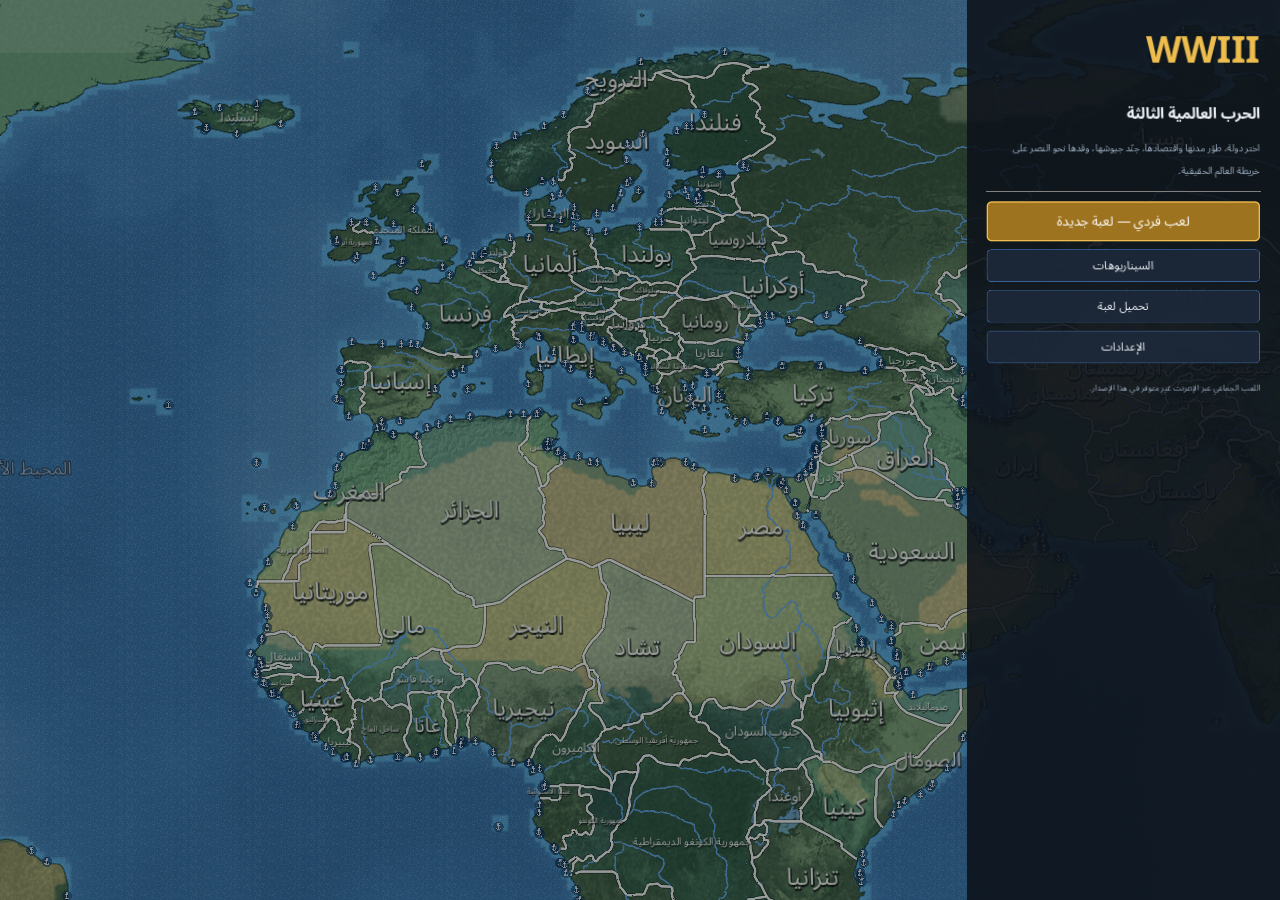
==== index.html @ 6f9934d7 "Engine probe page; game build notes the last loading step for phones Co-Authored-By: Claude Opus 5.5" ====
<!DOCTYPE html>
<html lang="en">
	<head>
		<meta charset="utf-8">
		<meta name="viewport" content="width=device-width, user-scalable=no, initial-scale=1.0">
		<title>WWIII - World War III Strategy</title>
		<style>
html, body, #canvas {
	margin: 0;
	padding: 0;
	border: 0;
}

body {
	color: white;
	background-color: black;
	overflow: hidden;
	touch-action: none;
}

#canvas {
	display: block;
}

#canvas:focus {
	outline: none;
}

#status, #status-splash, #status-progress {
	position: absolute;
	left: 0;
	right: 0;
}

#status, #status-splash {
	top: 0;
	bottom: 0;
}

#status {
	background-color: #242424;
	display: flex;
	flex-direction: column;
	justify-content: center;
	align-items: center;
	visibility: hidden;
}

#status-splash {
	max-height: 100%;
	max-width: 100%;
	margin: auto;
}

#status-splash.show-image--false {
	display: none;
}

#status-splash.fullsize--true {
	height: 100%;
	width: 100%;
	object-fit: contain;
}

#status-splash.use-filter--false {
	image-rendering: pixelated;
}

#status-progress, #status-notice {
	display: none;
}

#status-progress {
	bottom: 10%;
	width: 50%;
	margin: 0 auto;
}

#status-notice {
	background-color: #5b3943;
	border-radius: 0.5rem;
	border: 1px solid #9b3943;
	color: #e0e0e0;
	font-family: 'Noto Sans', 'Droid Sans', Arial, sans-serif;
	line-height: 1.3;
	margin: 0 2rem;
	overflow: hidden;
	padding: 1rem;
	text-align: center;
	z-index: 1;
}
		</style>
		<link id="-gd-engine-icon" rel="icon" type="image/png" href="index.icon.png" />
<link rel="apple-touch-icon" href="index.apple-touch-icon.png"/>
<script>(function(){var r=window.devicePixelRatio||1;if(r>2){Object.defineProperty(window,'devicePixelRatio',{get:function(){return 2;}});}function add(s){try{var d=JSON.parse(localStorage.getItem('wwiii_run')||'[]');d.push(s);localStorage.setItem('wwiii_run',JSON.stringify(d));}catch(e){}}var prev=null;try{prev=localStorage.getItem('wwiii_run');localStorage.setItem('wwiii_prev',prev||'');localStorage.setItem('wwiii_run','[]');}catch(e){}add('page');window.addEventListener('error',function(e){add('error: '+String(e.message||'').slice(0,80));});document.addEventListener('webglcontextlost',function(){add('webgl lost');},true);window.addEventListener('DOMContentLoaded',function(){var p=[];try{p=JSON.parse(prev||'[]');}catch(e){}var last=p.length?String(p[p.length-1]):'';if((p.length&&last.indexOf('game')!==0)||location.search.indexOf('diag')>=0){var b=document.createElement('div');b.style.cssText='position:fixed;top:0;left:0;right:0;z-index:99;background:#5a1010;color:#fff;font:13px sans-serif;padding:8px;direction:ltr;word-break:break-all';b.textContent='WWIII last visit: '+(p.length?p.join(' > '):'(none)')+' | '+navigator.userAgent;b.onclick=function(){b.remove();};document.body.appendChild(b);setTimeout(function(){b.remove();},25000);}});})();</script>
	</head>
	<body>
		<canvas id="canvas">
			Your browser does not support the canvas tag.
		</canvas>

		<noscript>
			Your browser does not support JavaScript.
		</noscript>

		<div id="status">
			<img id="status-splash" class="show-image--true fullsize--true use-filter--true" src="index.png" alt="">
			<progress id="status-progress"></progress>
			<div id="status-notice"></div>
		</div>

		<script src="index.js"></script>
		<script>
const GODOT_CONFIG = {"args":[],"canvasResizePolicy":2,"emscriptenPoolSize":8,"ensureCrossOriginIsolationHeaders":true,"executable":"index","experimentalVK":false,"fileSizes":{"index.pck":50108372,"index.wasm":39514754},"focusCanvas":true,"gdextensionLibs":[],"godotPoolSize":4};
const GODOT_THREADS_ENABLED = false;
const engine = new Engine(GODOT_CONFIG);

(function () {
	const statusOverlay = document.getElementById('status');
	const statusProgress = document.getElementById('status-progress');
	const statusNotice = document.getElementById('status-notice');

	let initializing = true;
	let statusMode = '';

	function setStatusMode(mode) {
		if (statusMode === mode || !initializing) {
			return;
		}
		if (mode === 'hidden') {
			statusOverlay.remove();
			initializing = false;
			return;
		}
		statusOverlay.style.visibility = 'visible';
		statusProgress.style.display = mode === 'progress' ? 'block' : 'none';
		statusNotice.style.display = mode === 'notice' ? 'block' : 'none';
		statusMode = mode;
	}

	function setStatusNotice(text) {
		while (statusNotice.lastChild) {
			statusNotice.removeChild(statusNotice.lastChild);
		}
		const lines = text.split('\n');
		lines.forEach((line) => {
			statusNotice.appendChild(document.createTextNode(line));
			statusNotice.appendChild(document.createElement('br'));
		});
	}

	function displayFailureNotice(err) {
		console.error(err);
		if (err instanceof Error) {
			setStatusNotice(err.message);
		} else if (typeof err === 'string') {
			setStatusNotice(err);
		} else {
			setStatusNotice('An unknown error occurred.');
		}
		setStatusMode('notice');
		initializing = false;
	}

	const missing = Engine.getMissingFeatures({
		threads: GODOT_THREADS_ENABLED,
	});

	if (missing.length !== 0) {
		if (GODOT_CONFIG['serviceWorker'] && GODOT_CONFIG['ensureCrossOriginIsolationHeaders'] && 'serviceWorker' in navigator) {
			let serviceWorkerRegistrationPromise;
			try {
				serviceWorkerRegistrationPromise = navigator.serviceWorker.getRegistration();
			} catch (err) {
				serviceWorkerRegistrationPromise = Promise.reject(new Error('Service worker registration failed.'));
			}
			// There's a chance that installing the service worker would fix the issue
			Promise.race([
				serviceWorkerRegistrationPromise.then((registration) => {
					if (registration != null) {
						return Promise.reject(new Error('Service worker already exists.'));
					}
					return registration;
				}).then(() => engine.installServiceWorker()),
				// For some reason, `getRegistration()` can stall
				new Promise((resolve) => {
					setTimeout(() => resolve(), 2000);
				}),
			]).then(() => {
				// Reload if there was no error.
				window.location.reload();
			}).catch((err) => {
				console.error('Error while registering service worker:', err);
			});
		} else {
			// Display the message as usual
			const missingMsg = 'Error\nThe following features required to run Godot projects on the Web are missing:\n';
			displayFailureNotice(missingMsg + missing.join('\n'));
		}
	} else {
		setStatusMode('progress');
		engine.startGame({
			'onProgress': function (current, total) {
				if (current > 0 && total > 0) {
					statusProgress.value = current;
					statusProgress.max = total;
				} else {
					statusProgress.removeAttribute('value');
					statusProgress.removeAttribute('max');
				}
			},
		}).then(() => {
			setStatusMode('hidden');
		}, displayFailureNotice);
	}
}());
		</script>
	</body>
</html>
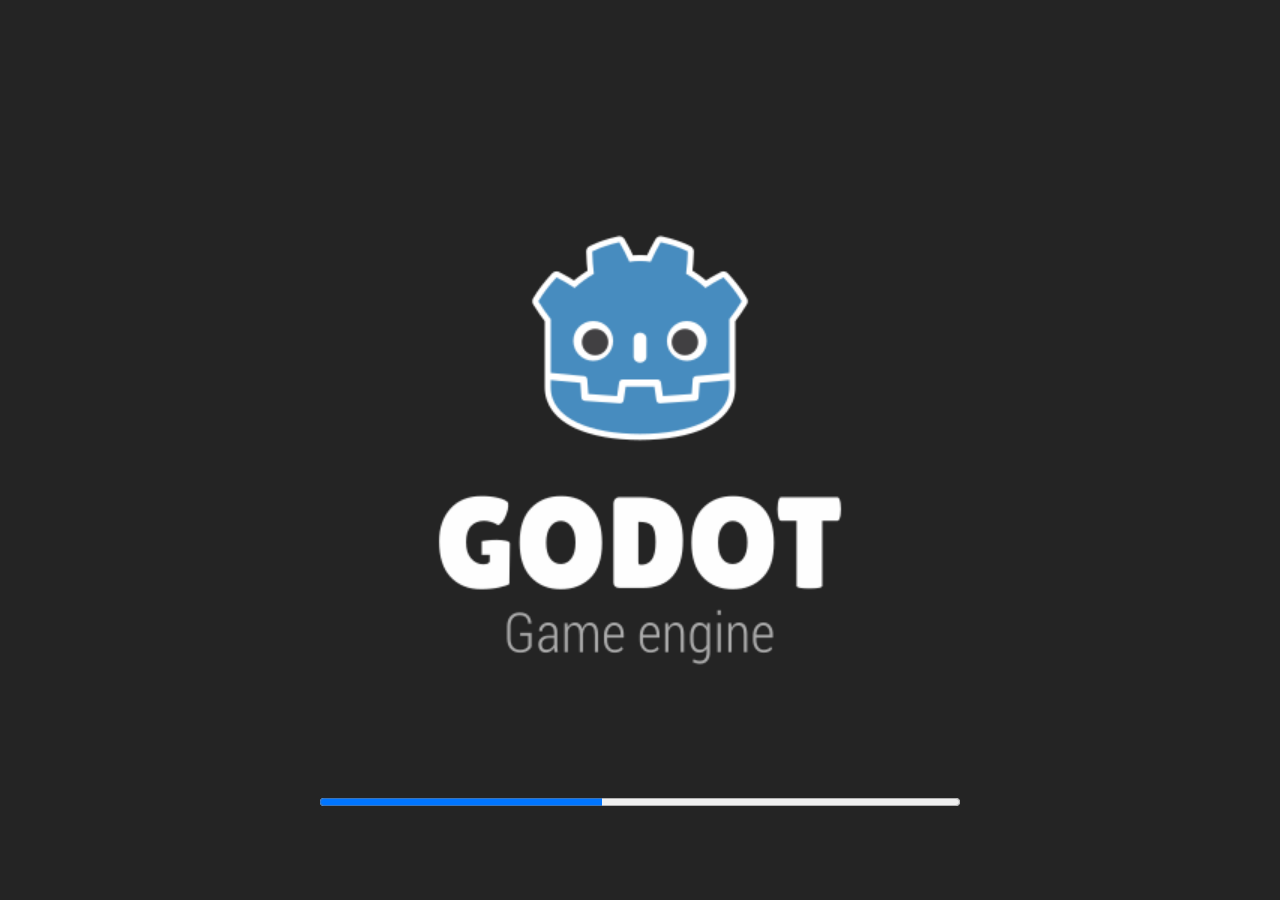
==== commit 645795ed: "Phone build (/mobile): menu without the map, map loads with the game; frame notes for diagnosis Co-A" ====
--- a/index.html
+++ b/index.html
@@ -111,7 +111,7 @@
 
 		<script src="index.js"></script>
 		<script>
-const GODOT_CONFIG = {"args":[],"canvasResizePolicy":2,"emscriptenPoolSize":8,"ensureCrossOriginIsolationHeaders":true,"executable":"index","experimentalVK":false,"fileSizes":{"index.pck":50108372,"index.wasm":39514754},"focusCanvas":true,"gdextensionLibs":[],"godotPoolSize":4};
+const GODOT_CONFIG = {"args":[],"canvasResizePolicy":2,"emscriptenPoolSize":8,"ensureCrossOriginIsolationHeaders":true,"executable":"index","experimentalVK":false,"fileSizes":{"index.pck":50110036,"index.wasm":39514754},"focusCanvas":true,"gdextensionLibs":[],"godotPoolSize":4};
 const GODOT_THREADS_ENABLED = false;
 const engine = new Engine(GODOT_CONFIG);
 
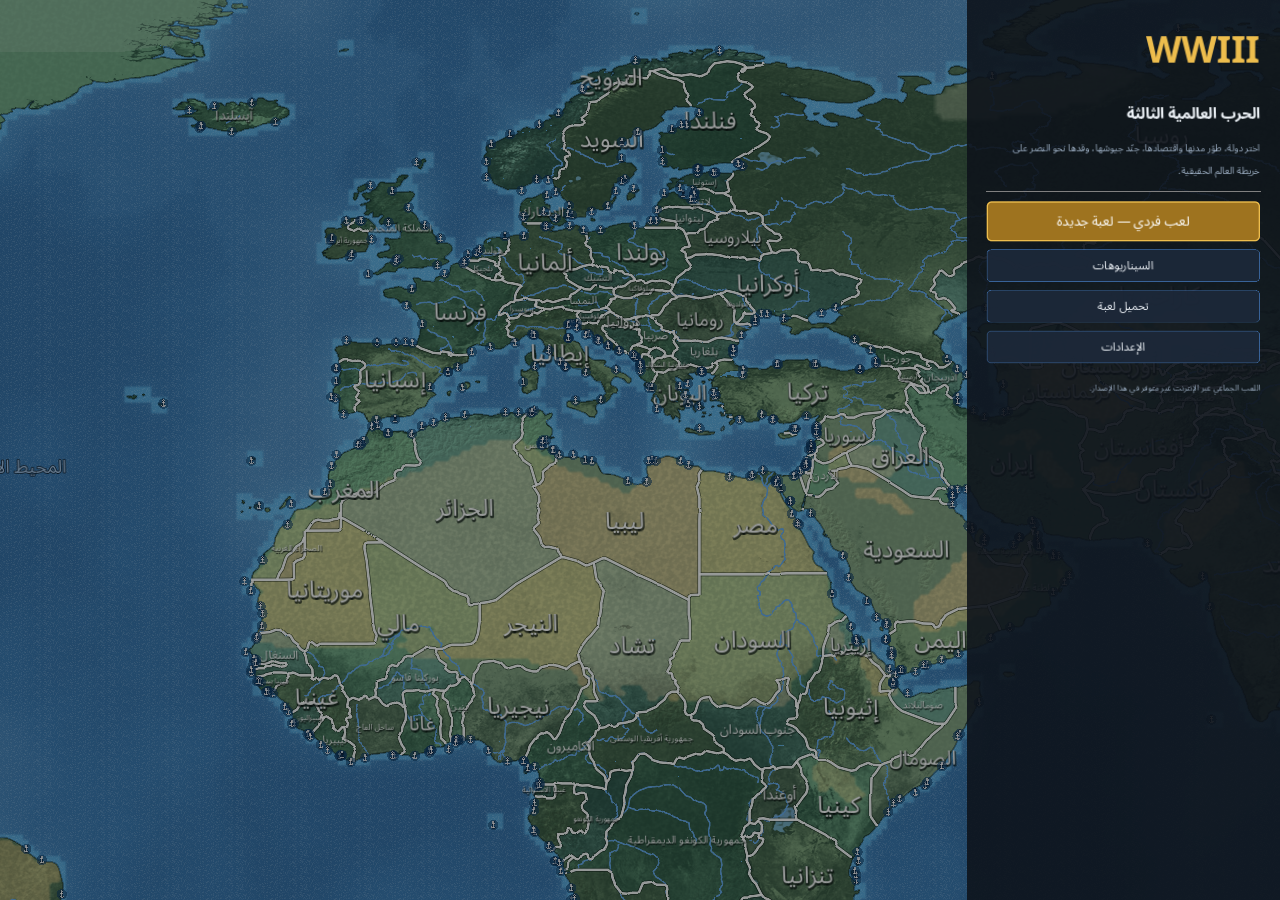
==== commit 1bb6587f: "Fix the frame notes (closed screens no longer crash the page) Co-Authored-By: Claude Opus 5.5 <norep" ====
--- a/index.html
+++ b/index.html
@@ -111,7 +111,7 @@
 
 		<script src="index.js"></script>
 		<script>
-const GODOT_CONFIG = {"args":[],"canvasResizePolicy":2,"emscriptenPoolSize":8,"ensureCrossOriginIsolationHeaders":true,"executable":"index","experimentalVK":false,"fileSizes":{"index.pck":50110036,"index.wasm":39514754},"focusCanvas":true,"gdextensionLibs":[],"godotPoolSize":4};
+const GODOT_CONFIG = {"args":[],"canvasResizePolicy":2,"emscriptenPoolSize":8,"ensureCrossOriginIsolationHeaders":true,"executable":"index","experimentalVK":false,"fileSizes":{"index.pck":50109876,"index.wasm":39514754},"focusCanvas":true,"gdextensionLibs":[],"godotPoolSize":4};
 const GODOT_THREADS_ENABLED = false;
 const engine = new Engine(GODOT_CONFIG);
 
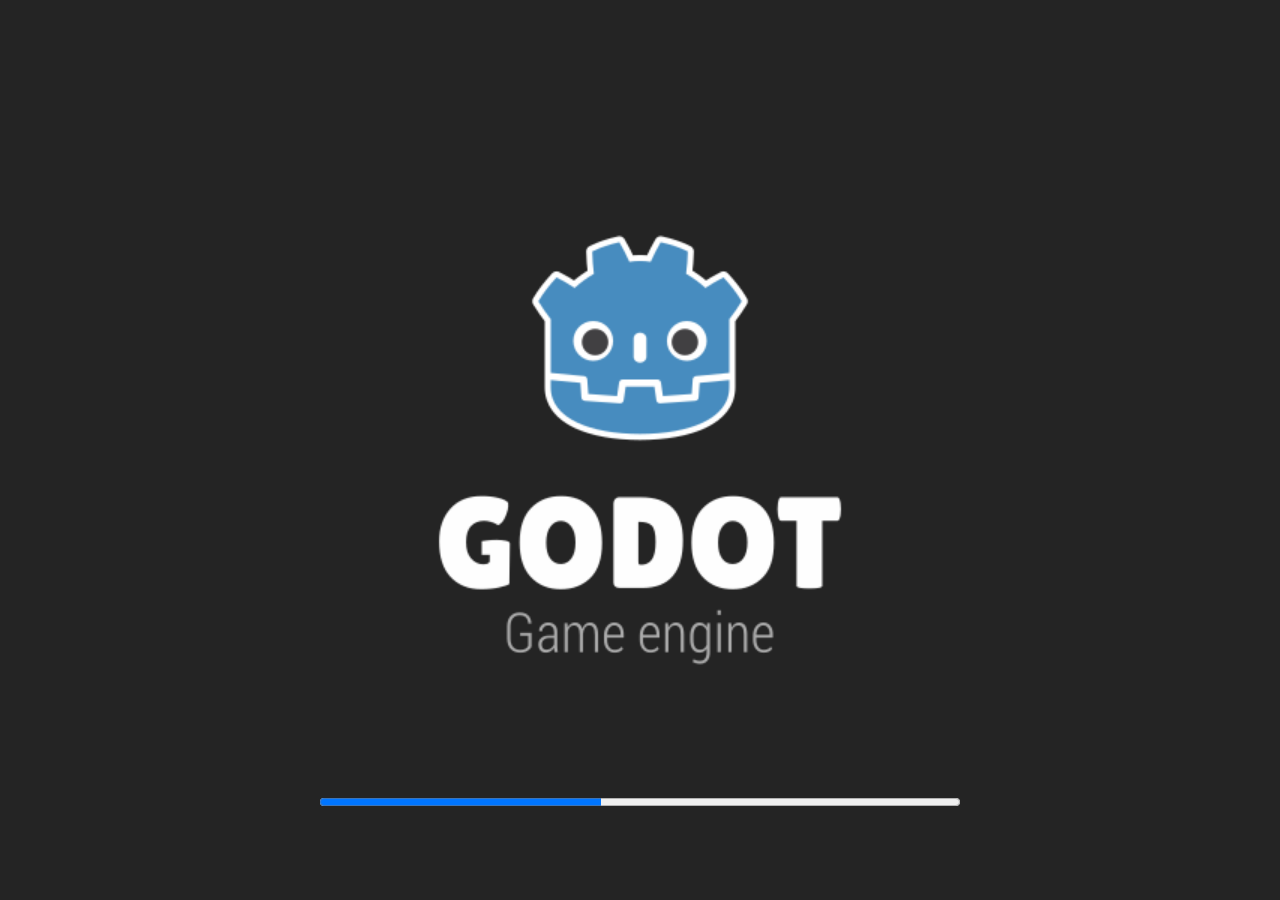
==== commit 622aabe5: "Phone build: one map in memory at a time, 2048 px satellite image (game peak about 220 MB instead of" ====
--- a/index.html
+++ b/index.html
@@ -111,7 +111,7 @@
 
 		<script src="index.js"></script>
 		<script>
-const GODOT_CONFIG = {"args":[],"canvasResizePolicy":2,"emscriptenPoolSize":8,"ensureCrossOriginIsolationHeaders":true,"executable":"index","experimentalVK":false,"fileSizes":{"index.pck":50109876,"index.wasm":39514754},"focusCanvas":true,"gdextensionLibs":[],"godotPoolSize":4};
+const GODOT_CONFIG = {"args":[],"canvasResizePolicy":2,"emscriptenPoolSize":8,"ensureCrossOriginIsolationHeaders":true,"executable":"index","experimentalVK":false,"fileSizes":{"index.pck":50449152,"index.wasm":39514754},"focusCanvas":true,"gdextensionLibs":[],"godotPoolSize":4};
 const GODOT_THREADS_ENABLED = false;
 const engine = new Engine(GODOT_CONFIG);
 
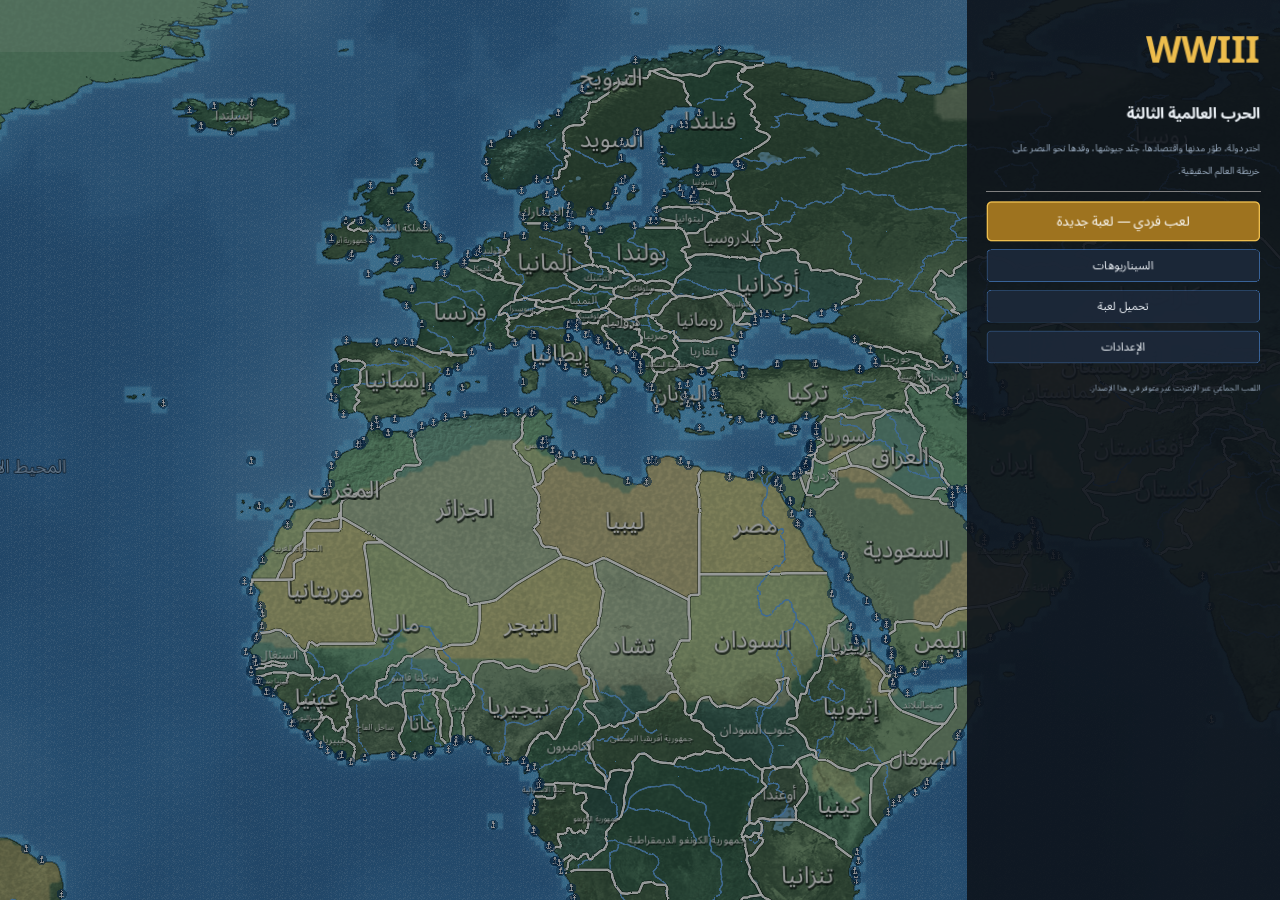
==== commit a4bdbbe9: "Phone build draws towns and army dots without MultiMesh; versioned pack names (no stale cache) Co-Au" ====
--- a/index.html
+++ b/index.html
@@ -92,7 +92,7 @@
 		</style>
 		<link id="-gd-engine-icon" rel="icon" type="image/png" href="index.icon.png" />
 <link rel="apple-touch-icon" href="index.apple-touch-icon.png"/>
-<script>(function(){var r=window.devicePixelRatio||1;if(r>2){Object.defineProperty(window,'devicePixelRatio',{get:function(){return 2;}});}function add(s){try{var d=JSON.parse(localStorage.getItem('wwiii_run')||'[]');d.push(s);localStorage.setItem('wwiii_run',JSON.stringify(d));}catch(e){}}var prev=null;try{prev=localStorage.getItem('wwiii_run');localStorage.setItem('wwiii_prev',prev||'');localStorage.setItem('wwiii_run','[]');}catch(e){}add('page');window.addEventListener('error',function(e){add('error: '+String(e.message||'').slice(0,80));});document.addEventListener('webglcontextlost',function(){add('webgl lost');},true);window.addEventListener('DOMContentLoaded',function(){var p=[];try{p=JSON.parse(prev||'[]');}catch(e){}var last=p.length?String(p[p.length-1]):'';if((p.length&&last.indexOf('game')!==0)||location.search.indexOf('diag')>=0){var b=document.createElement('div');b.style.cssText='position:fixed;top:0;left:0;right:0;z-index:99;background:#5a1010;color:#fff;font:13px sans-serif;padding:8px;direction:ltr;word-break:break-all';b.textContent='WWIII last visit: '+(p.length?p.join(' > '):'(none)')+' | '+navigator.userAgent;b.onclick=function(){b.remove();};document.body.appendChild(b);setTimeout(function(){b.remove();},25000);}});})();</script>
+<script>(function(){var dd=Object.getOwnPropertyDescriptor(window,'devicePixelRatio')||Object.getOwnPropertyDescriptor(Window.prototype,'devicePixelRatio');if(dd&&dd.get){Object.defineProperty(window,'devicePixelRatio',{configurable:true,get:function(){return Math.min(2,dd.get.call(window)||1);}});}function add(s){try{var d=JSON.parse(localStorage.getItem('wwiii_run')||'[]');d.push(s);localStorage.setItem('wwiii_run',JSON.stringify(d));}catch(e){}}var prev=null,ph='';try{ph=localStorage.getItem('wwiii_heap')||'';localStorage.setItem('wwiii_heap','');prev=localStorage.getItem('wwiii_run');localStorage.setItem('wwiii_prev',prev||'');localStorage.setItem('wwiii_run','[]');}catch(e){}add('page');setInterval(function(){try{if(typeof engine!=='undefined'&&engine.rtenv&&engine.rtenv.HEAP8){localStorage.setItem('wwiii_heap',String(Math.round(engine.rtenv.HEAP8.length/1048576)));}}catch(e){}},1000);window.addEventListener('error',function(e){add('error: '+String(e.message||'').slice(0,80));});document.addEventListener('webglcontextlost',function(){add('webgl lost');},true);window.addEventListener('DOMContentLoaded',function(){var p=[];try{p=JSON.parse(prev||'[]');}catch(e){}var last=p.length?String(p[p.length-1]):'';if((p.length&&last.indexOf('game')!==0)||location.search.indexOf('diag')>=0){var b=document.createElement('div');b.style.cssText='position:fixed;top:0;left:0;right:0;z-index:99;background:#5a1010;color:#fff;font:13px sans-serif;padding:8px;direction:ltr;word-break:break-all';b.textContent='WWIII last visit: '+(p.length?p.join(' > '):'(none)')+' | engine memory '+ph+' MB | '+navigator.userAgent;b.onclick=function(){b.remove();};document.body.appendChild(b);setTimeout(function(){b.remove();},25000);}});})();</script>
 	</head>
 	<body>
 		<canvas id="canvas">
@@ -111,7 +111,7 @@
 
 		<script src="index.js"></script>
 		<script>
-const GODOT_CONFIG = {"args":[],"canvasResizePolicy":2,"emscriptenPoolSize":8,"ensureCrossOriginIsolationHeaders":true,"executable":"index","experimentalVK":false,"fileSizes":{"index.pck":50449152,"index.wasm":39514754},"focusCanvas":true,"gdextensionLibs":[],"godotPoolSize":4};
+const GODOT_CONFIG = {"args":[],"canvasResizePolicy":2,"emscriptenPoolSize":8,"ensureCrossOriginIsolationHeaders":true,"executable":"index","mainPack":"wwiii_11160930.pck","experimentalVK":false,"fileSizes":{"index.pck":50450352,"index.wasm":39514754},"focusCanvas":true,"gdextensionLibs":[],"godotPoolSize":4};
 const GODOT_THREADS_ENABLED = false;
 const engine = new Engine(GODOT_CONFIG);
 
